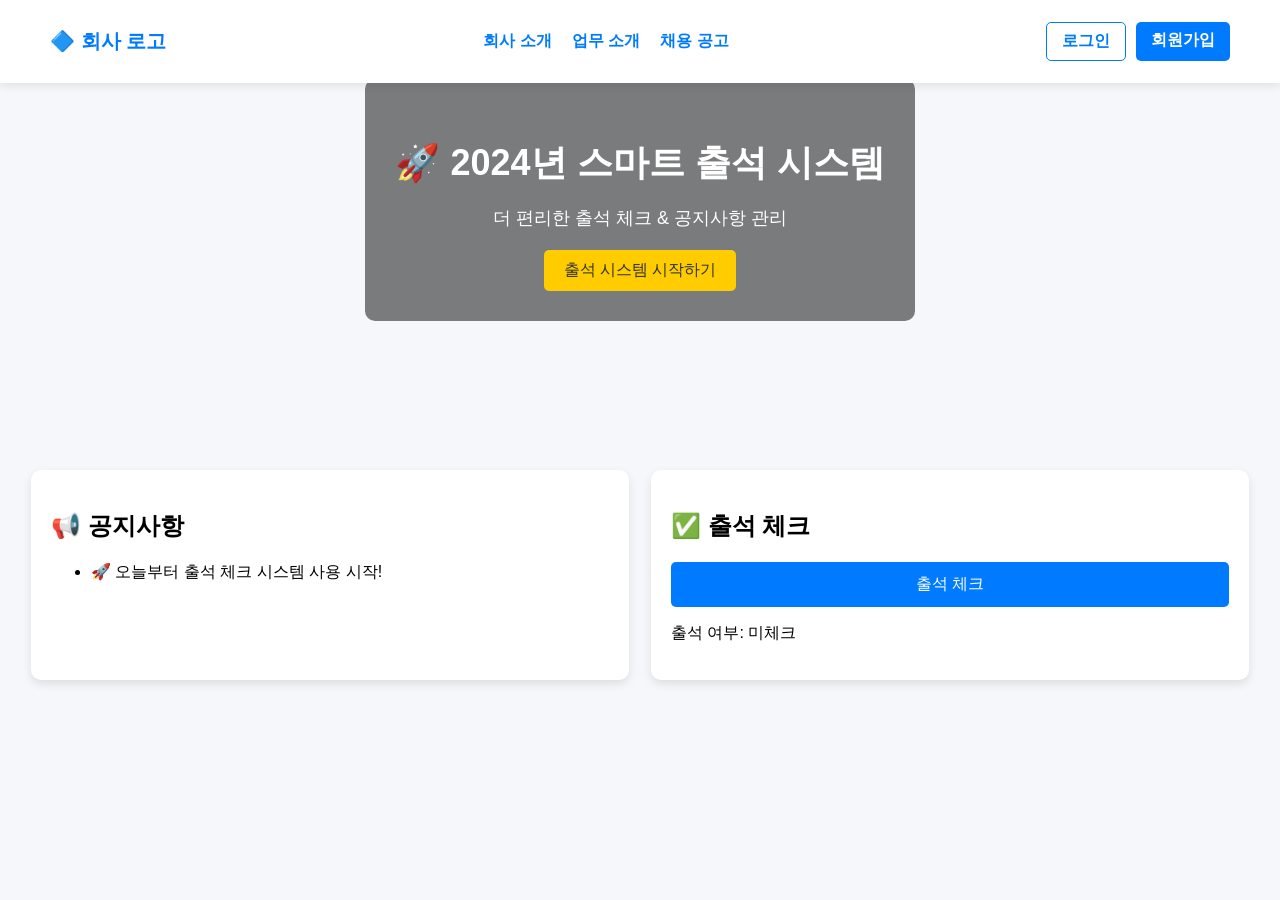
==== frontend/index.html @ 55a10e70 "yujin_ 폴더, 파일 정리 및 css 나누기" ====
<!DOCTYPE html>
<html lang="ko">
<head>
    <meta charset="UTF-8">
    <meta name="viewport" content="width=device-width, initial-scale=1.0">
    <title>회사 출석 시스템</title>
    <link rel="stylesheet" href="css/main.css">
    <link rel="stylesheet" href="css/index.css">
</head>
<body>

    <!-- 네비게이션 바 -->
    <header class="navbar">
        <div class="logo">🔷 회사 로고</div>
        <nav>
            <ul>
                <li><a href="#">회사 소개</a></li>
                <li><a href="#">업무 소개</a></li>
                <li><a href="#">채용 공고</a></li>
            </ul>
        </nav>
        <div class="auth-buttons">
            <a href="menu/login.html" class="login">로그인</a>
            <a href="menu/register.html" class="register">회원가입</a>
        </div>
    </header>

    <!-- 메인 배너 -->
    <section class="hero">
        <div class="hero-content">
            <h1>🚀 2024년 스마트 출석 시스템</h1>
            <p>더 편리한 출석 체크 & 공지사항 관리</p>
            <button onclick="location.href='menu/dashboard.html'">출석 시스템 시작하기</button>
        </div>
    </section>

    <!-- 메인 콘텐츠 -->
    <div class="container">
        <!-- 공지사항 -->
        <div class="notice-board">
            <h2>📢 공지사항</h2>
            <ul id="notice-list">
                <li>🚀 오늘부터 출석 체크 시스템 사용 시작!</li>
                <li>📌 서버 점검 예정 (02.25 22:00 ~ 02.26 06:00)</li>
            </ul>
        </div>

        <!-- 출석 체크 -->
        <div class="attendance">
            <h2>✅ 출석 체크</h2>
            <button onclick="checkAttendance()">출석 체크</button>
            <p id="attendance-status">출석 여부: 미체크</p>
        </div>
    </div>

    <script src="script/script.js"></script>
</body>
</html>
---- frontend/css/main.css ----
/* 전체 스타일 */
body {
    font-family: 'Pretendard', sans-serif;
    margin: 0;
    padding: 0;
    background-color: #f5f7fa;
}

/* 네비게이션 바 */
.navbar {
    width: 100%;
    background-color: #ffffff;
    padding: 15px 0px;
    display: flex;
    align-items: center;
    justify-content: space-between;
    box-shadow: 0px 2px 10px rgba(0, 0, 0, 0.1);
    position: fixed;
    top: 0;
    left: 0;
    z-index: 100;
}

.logo {
    padding: 0px 0px 0px 50px;
    font-size: 20px;
    font-weight: bold;
    color: #007bff;
}

nav ul {
    list-style: none;
    padding: 0;
    display: flex;
    gap: 20px;
}

nav ul li a {
    text-decoration: none;
    color: #007bff;
    font-weight: bold;
    transition: 0.3s;
}

nav ul li a:hover {
    color: #0056b3;
}

/* 로그인 & 회원가입 버튼 */
.auth-buttons {
    display: flex;
    padding: 0px 50px 0px 0px;
    gap: 10px;
}

.auth-buttons a {
    text-decoration: none;
    padding: 8px 15px;
    border-radius: 5px;
    font-weight: bold;
    transition: 0.3s;
}

.auth-buttons .login {
    background-color: transparent;
    color: #007bff;
    border: 1px solid #007bff;
}

.auth-buttons .register {
    background-color: #007bff;
    color: white;
}

.auth-buttons a:hover {
    background-color: #0056b3;
    color: white;
}

/* 컨테이너 레이아웃 */
.container {
    display: flex;
    justify-content: space-around;
    margin-top: 80px;
    padding: 20px;
}

/* 버튼 공통 스타일 */
button {
    padding: 10px 15px;
    border: none;
    border-radius: 5px;
    font-size: 16px;
    cursor: pointer;
    transition: 0.3s;
}

button:hover {
    opacity: 0.8;
}
---- frontend/css/index.css ----
.hero {
    width: 100%;
    height: 400px;
    background: url('images/banner.jpg') no-repeat center center/cover;
    display: flex;
    align-items: center;
    justify-content: center;
    text-align: center;
    color: white;
}

.hero-content {
    background: rgba(0, 0, 0, 0.5);
    padding: 30px;
    border-radius: 10px;
}

.hero h1 {
    font-size: 36px;
    margin-bottom: 10px;
}

.hero p {
    font-size: 18px;
    margin-bottom: 20px;
}

.hero button {
    background-color: #ffcc00;
    color: #333;
    padding: 10px 20px;
}

/* 컨텐츠 */
.container {
    display: flex;
    justify-content: space-around;
    margin-top: 50px;
    padding: 20px;
}

/* 공지사항 */
.notice-board {
    width: 45%;
    background: white;
    padding: 20px;
    border-radius: 10px;
    box-shadow: 0px 4px 10px rgba(0, 0, 0, 0.1);
}

/* 출석 체크 */
.attendance {
    width: 45%;
    background: white;
    padding: 20px;
    border-radius: 10px;
    box-shadow: 0px 4px 10px rgba(0, 0, 0, 0.1);
}

.attendance button {
    width: 100%;
    padding: 12px;
    background: #007bff;
    color: white;
    border: none;
    border-radius: 5px;
    font-size: 16px;
    cursor: pointer;
    transition: 0.3s;
}

.attendance button:hover {
    background: #0056b3;
}
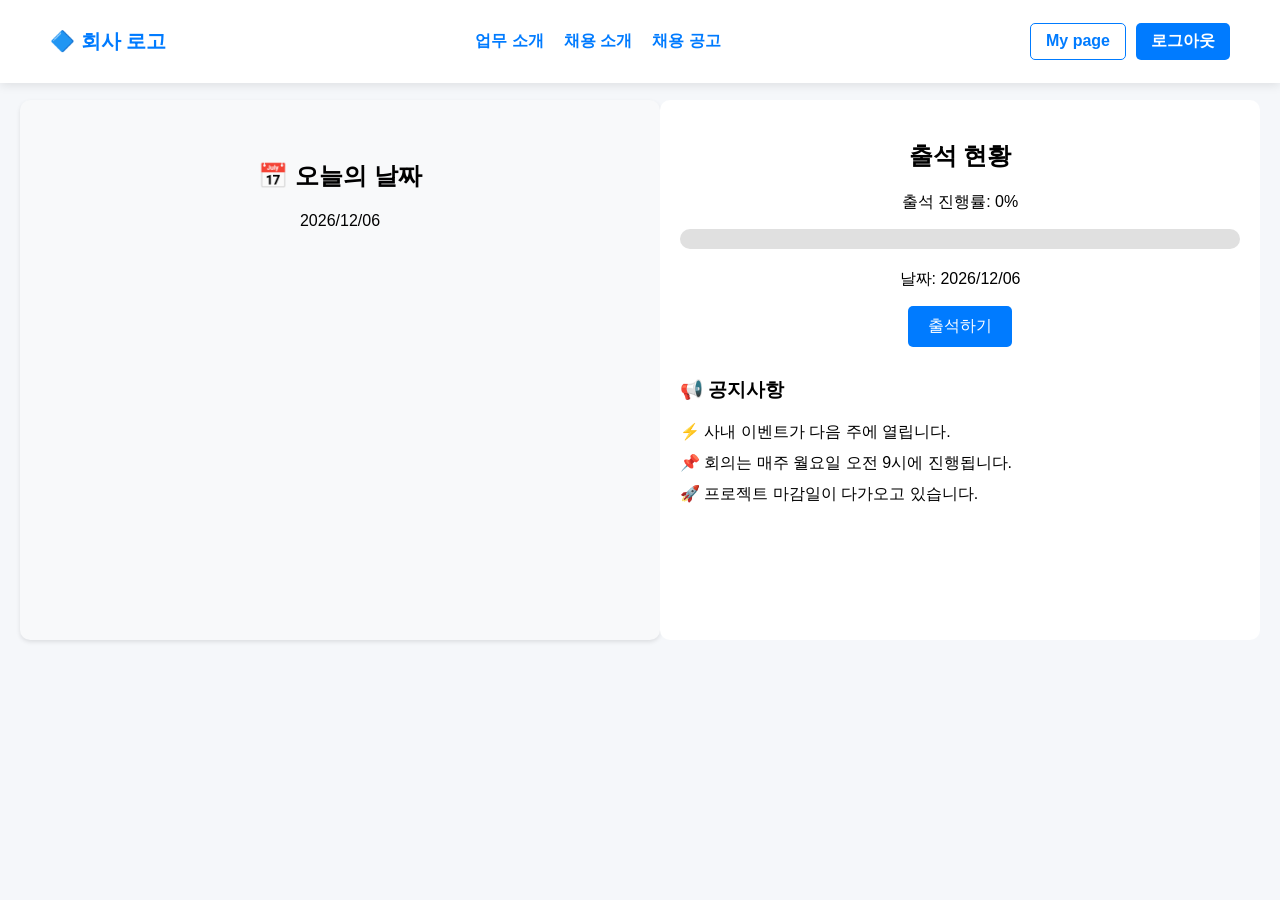
==== commit d681d009: "login / index 수정" ====
--- a/frontend/index.html
+++ b/frontend/index.html
@@ -14,45 +14,56 @@
         <div class="logo">🔷 회사 로고</div>
         <nav>
             <ul>
-                <li><a href="#">회사 소개</a></li>
                 <li><a href="#">업무 소개</a></li>
+                <li><a href="#">채용 소개</a></li>
                 <li><a href="#">채용 공고</a></li>
             </ul>
         </nav>
         <div class="auth-buttons">
-            <a href="menu/login.html" class="login">로그인</a>
-            <a href="menu/register.html" class="register">회원가입</a>
+            <a href="" class="login">My page</a>
+            <a href="menu/login.html" class="register">로그아웃</a>
         </div>
     </header>
 
-    <!-- 메인 배너 -->
-    <section class="hero">
-        <div class="hero-content">
-            <h1>🚀 2024년 스마트 출석 시스템</h1>
-            <p>더 편리한 출석 체크 & 공지사항 관리</p>
-            <button onclick="location.href='menu/dashboard.html'">출석 시스템 시작하기</button>
-        </div>
-    </section>
-
-    <!-- 메인 콘텐츠 -->
+    <!-- 메인 컨테이너 -->
     <div class="container">
-        <!-- 공지사항 -->
-        <div class="notice-board">
-            <h2>📢 공지사항</h2>
-            <ul id="notice-list">
-                <li>🚀 오늘부터 출석 체크 시스템 사용 시작!</li>
-                <li>📌 서버 점검 예정 (02.25 22:00 ~ 02.26 06:00)</li>
-            </ul>
+        <!-- 왼쪽 (오늘의 날짜 & 달력) -->
+        <div class="left-section">
+            <h2>📅 오늘의 날짜</h2>
+            <p id="currentDate"></p>
+            <div id="calendar"></div> <!-- 달력 추가 -->
         </div>
 
-        <!-- 출석 체크 -->
-        <div class="attendance">
-            <h2>✅ 출석 체크</h2>
-            <button onclick="checkAttendance()">출석 체크</button>
-            <p id="attendance-status">출석 여부: 미체크</p>
+        <!-- 오른쪽 (출석 현황) -->
+        <div class="right-section">
+            <h2>출석 현황</h2>
+
+            <!-- 출석 진행 바 -->
+            <div class="progress-container">
+                <p>출석 진행률: <span id="progress-percent">0%</span></p>
+                <div class="progress-bar">
+                    <div class="progress-fill" id="progress-fill"></div>
+                </div>
+            </div>
+
+            <!-- 출석 버튼 -->
+            <div class="attendance">
+                <p>날짜: <span id="attendance-date"></span></p>
+                <button id="attendance-btn">출석하기</button>
+            </div>
+
+            <!-- 공지사항 -->
+            <div class="notice">
+                <h3>📢 공지사항</h3>
+                <ul>
+                    <li>⚡ 사내 이벤트가 다음 주에 열립니다.</li>
+                    <li>📌 회의는 매주 월요일 오전 9시에 진행됩니다.</li>
+                    <li>🚀 프로젝트 마감일이 다가오고 있습니다.</li>
+                </ul>
+            </div>
         </div>
     </div>
 
-    <script src="script/script.js"></script>
+    <script src="script/index.js"></script> 
 </body>
 </html>
--- a/frontend/css/index.css
+++ b/frontend/css/index.css
@@ -1,74 +1,85 @@
-.hero {
-    width: 100%;
-    height: 400px;
-    background: url('images/banner.jpg') no-repeat center center/cover;
-    display: flex;
-    align-items: center;
-    justify-content: center;
-    text-align: center;
-    color: white;
-}
-
-.hero-content {
-    background: rgba(0, 0, 0, 0.5);
-    padding: 30px;
-    border-radius: 10px;
-}
-
-.hero h1 {
-    font-size: 36px;
-    margin-bottom: 10px;
-}
-
-.hero p {
-    font-size: 18px;
-    margin-bottom: 20px;
-}
-
-.hero button {
-    background-color: #ffcc00;
-    color: #333;
-    padding: 10px 20px;
-}
-
-/* 컨텐츠 */
+/* 메인 컨테이너 스타일 */
 .container {
     display: flex;
-    justify-content: space-around;
-    margin-top: 50px;
+    justify-content: space-between;
     padding: 20px;
 }
 
-/* 공지사항 */
-.notice-board {
-    width: 45%;
-    background: white;
-    padding: 20px;
+/* 왼쪽 (오늘의 날짜 & 달력) */
+.left-section {
+    width: 50%; /* 반을 꽉 채움 */
+    padding: 40px;
+    background-color: #f8f9fa;
+    text-align: center;
     border-radius: 10px;
-    box-shadow: 0px 4px 10px rgba(0, 0, 0, 0.1);
+    box-shadow: 0 2px 4px rgba(0, 0, 0, 0.1);
 }
 
-/* 출석 체크 */
-.attendance {
-    width: 45%;
-    background: white;
-    padding: 20px;
-    border-radius: 10px;
-    box-shadow: 0px 4px 10px rgba(0, 0, 0, 0.1);
+/* 달력 스타일 */
+#calendar {
+    margin-top: 20px;
+    width: 100%;
+    height: 350px;
 }
 
+/* 오른쪽 출석 현황 */
+.right-section {
+    width: 50%;
+    padding: 20px;
+    background-color: #fff;
+    border-radius: 10px;
+    text-align: center;
+}
+
+/* 출석 진행 바 */
+.progress-container {
+    margin: 20px 0;
+}
+
+.progress-bar {
+    width: 100%;
+    background-color: #e0e0e0;
+    border-radius: 20px;
+    overflow: hidden;
+    height: 20px;
+}
+
+.progress-fill {
+    width: 0%;
+    height: 100%;
+    background-color: #4caf50;
+    text-align: center;
+    line-height: 20px;
+    color: white;
+    border-radius: 20px;
+}
+
+/* 출석 버튼 */
 .attendance button {
-    width: 100%;
-    padding: 12px;
-    background: #007bff;
+    padding: 10px 20px;
+    background-color: #007bff;
     color: white;
     border: none;
     border-radius: 5px;
+    cursor: pointer;
     font-size: 16px;
-    cursor: pointer;
-    transition: 0.3s;
 }
 
 .attendance button:hover {
-    background: #0056b3;
-}+    background-color: #0056b3;
+}
+
+/* 공지사항 */
+.notice {
+    margin-top: 30px;
+    text-align: left;
+}
+
+.notice ul {
+    list-style-type: none;
+    padding: 0;
+}
+
+.notice li {
+    margin: 10px 0;
+}
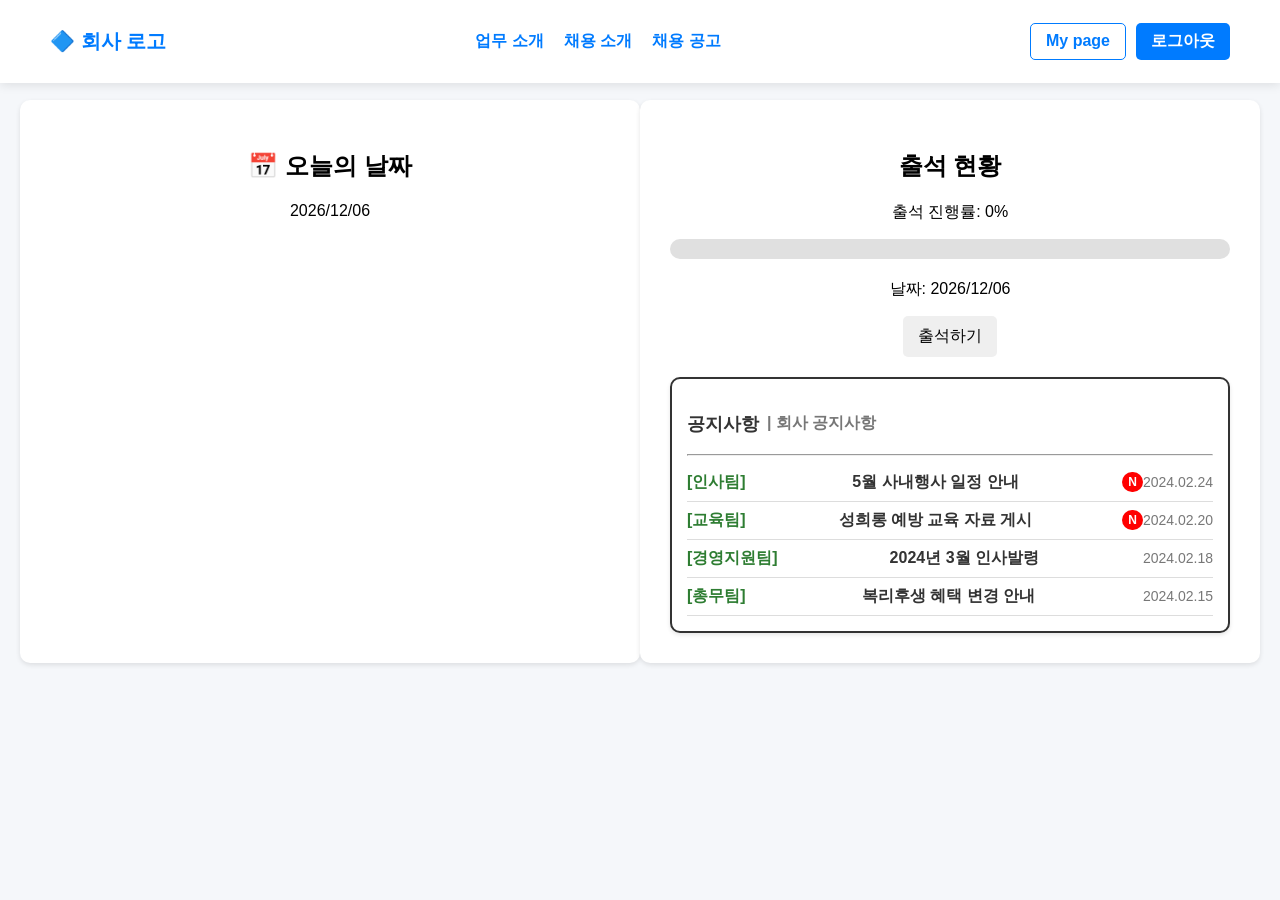
==== commit 0d8b00be: "공지사항 수정" ====
--- a/frontend/index.html
+++ b/frontend/index.html
@@ -20,7 +20,7 @@
             </ul>
         </nav>
         <div class="auth-buttons">
-            <a href="" class="login">My page</a>
+            <a href="#" class="login">My page</a>
             <a href="menu/login.html" class="register">로그아웃</a>
         </div>
     </header>
@@ -34,7 +34,7 @@
             <div id="calendar"></div> <!-- 달력 추가 -->
         </div>
 
-        <!-- 오른쪽 (출석 현황) -->
+        <!-- 오른쪽 (출석 현황 + 공지사항) -->
         <div class="right-section">
             <h2>출석 현황</h2>
 
@@ -54,11 +54,33 @@
 
             <!-- 공지사항 -->
             <div class="notice">
-                <h3>📢 공지사항</h3>
-                <ul>
-                    <li>⚡ 사내 이벤트가 다음 주에 열립니다.</li>
-                    <li>📌 회의는 매주 월요일 오전 9시에 진행됩니다.</li>
-                    <li>🚀 프로젝트 마감일이 다가오고 있습니다.</li>
+                <h3>
+                    공지사항 <span class="sub-title">| 회사 공지사항</span>
+                </h3>
+                <hr class="divider">
+                <ul class="notice-list">
+                    <li>
+                        <span class="category">[인사팀]</span>
+                        <a href="#">5월 사내행사 일정 안내</a>
+                        <span class="notice-badge">N</span>
+                        <span class="notice-date">2024.02.24</span>
+                    </li>
+                    <li>
+                        <span class="category">[교육팀]</span>
+                        <a href="#">성희롱 예방 교육 자료 게시</a>
+                        <span class="notice-badge">N</span>
+                        <span class="notice-date">2024.02.20</span>
+                    </li>
+                    <li>
+                        <span class="category">[경영지원팀]</span>
+                        <a href="#">2024년 3월 인사발령</a>
+                        <span class="notice-date">2024.02.18</span>
+                    </li>
+                    <li>
+                        <span class="category">[총무팀]</span>
+                        <a href="#">복리후생 혜택 변경 안내</a>
+                        <span class="notice-date">2024.02.15</span>
+                    </li>
                 </ul>
             </div>
         </div>
--- a/frontend/css/index.css
+++ b/frontend/css/index.css
@@ -1,4 +1,4 @@
-/* 메인 컨테이너 스타일 */
+/* 메인 컨테이너 */
 .container {
     display: flex;
     justify-content: space-between;
@@ -7,28 +7,22 @@
 
 /* 왼쪽 (오늘의 날짜 & 달력) */
 .left-section {
-    width: 50%; /* 반을 꽉 채움 */
-    padding: 40px;
-    background-color: #f8f9fa;
+    width: 50%;
+    padding: 30px;
+    background-color: white;
+    border-radius: 10px;
     text-align: center;
-    border-radius: 10px;
-    box-shadow: 0 2px 4px rgba(0, 0, 0, 0.1);
-}
-
-/* 달력 스타일 */
-#calendar {
-    margin-top: 20px;
-    width: 100%;
-    height: 350px;
+    box-shadow: 0 2px 5px rgba(0, 0, 0, 0.1);
 }
 
 /* 오른쪽 출석 현황 */
 .right-section {
     width: 50%;
-    padding: 20px;
-    background-color: #fff;
+    padding: 30px;
+    background-color: white;
     border-radius: 10px;
     text-align: center;
+    box-shadow: 0 2px 5px rgba(0, 0, 0, 0.1);
 }
 
 /* 출석 진행 바 */
@@ -54,32 +48,78 @@
     border-radius: 20px;
 }
 
-/* 출석 버튼 */
-.attendance button {
-    padding: 10px 20px;
-    background-color: #007bff;
-    color: white;
-    border: none;
-    border-radius: 5px;
-    cursor: pointer;
-    font-size: 16px;
+/* 공지사항 스타일 */
+.notice {
+    margin-top: 20px;
+    padding: 15px;
+    background-color: white;
+    border-radius: 10px;
+    border: 2px solid #333;
+    box-shadow: 0 2px 4px rgba(0, 0, 0, 0.1);
 }
 
-.attendance button:hover {
-    background-color: #0056b3;
+.notice h3 {
+    font-size: 18px;
+    font-weight: bold;
+    color: #333;
+    display: flex;
+    align-items: center;
 }
 
-/* 공지사항 */
-.notice {
-    margin-top: 30px;
-    text-align: left;
+.notice .sub-title {
+    font-size: 16px;
+    color: #777;
+    margin-left: 8px;
 }
 
-.notice ul {
-    list-style-type: none;
+/* 공지사항 리스트 */
+.notice-list {
+    list-style: none;
     padding: 0;
+    margin: 0;
 }
 
-.notice li {
-    margin: 10px 0;
+/* 공지사항 개별 항목 */
+.notice-list li {
+    display: flex;
+    justify-content: space-between;
+    align-items: center;
+    padding: 8px 0;
+    border-bottom: 1px solid #ddd;
 }
+
+/* 공지사항 말머리 */
+.notice-list .category {
+    font-weight: bold;
+    color: #2E7D32;
+    margin-right: 8px;
+}
+
+/* 공지사항 제목 */
+.notice-list li a {
+    text-decoration: none;
+    color: #333;
+    font-weight: bold;
+    flex-grow: 1;
+}
+
+.notice-list li a:hover {
+    color: #456EBF;
+}
+
+/* 날짜 */
+.notice-date {
+    font-size: 14px;
+    color: #777;
+}
+
+/* 중요 공지사항 배지 */
+.notice-badge {
+    background-color: red;
+    color: white;
+    font-size: 12px;
+    font-weight: bold;
+    padding: 3px 6px;
+    border-radius: 10px;
+    margin-left: 5px;
+}
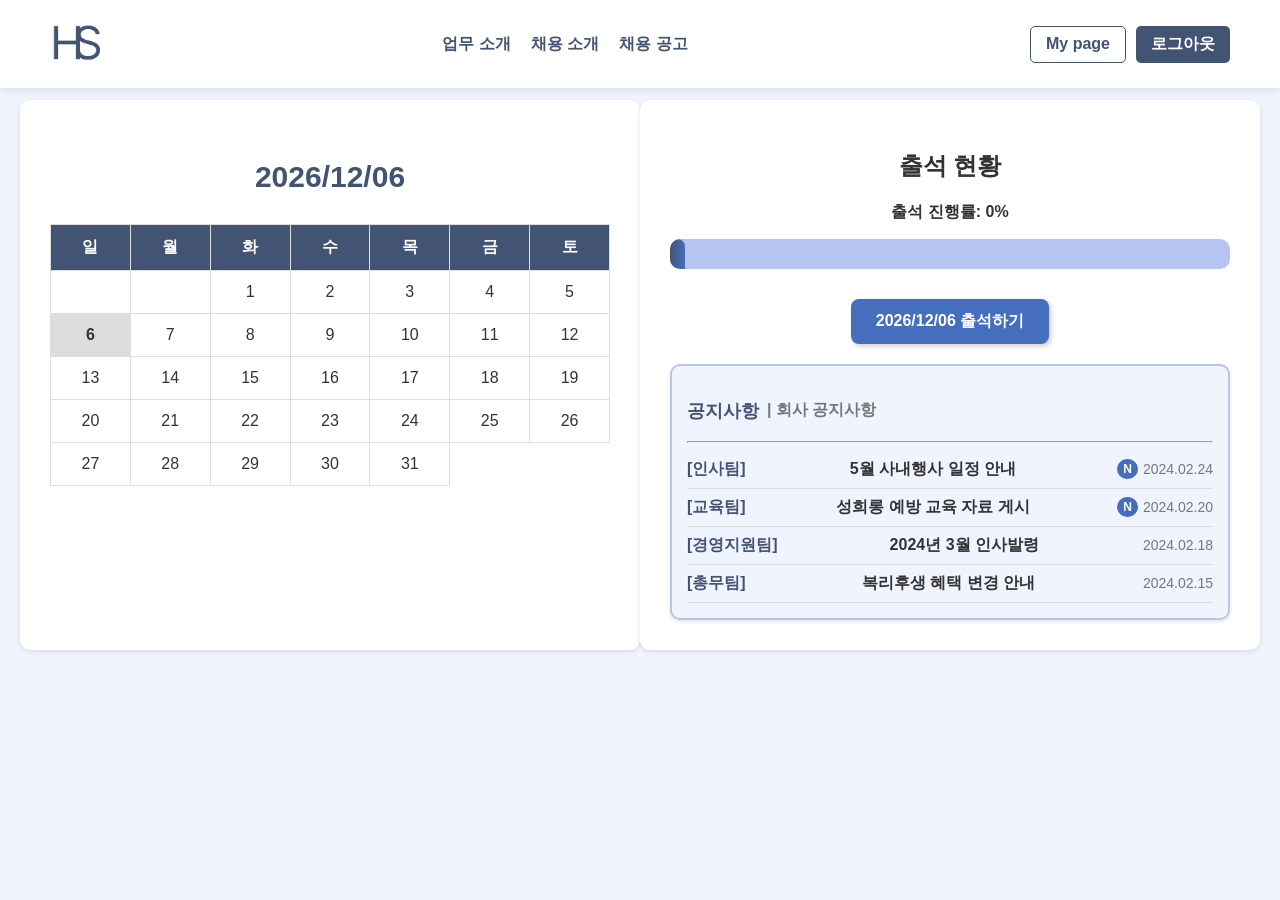
==== commit 6ebe685c: "유진_ index 전체적인 디자인 및 달력 수정" ====
--- a/frontend/index.html
+++ b/frontend/index.html
@@ -11,7 +11,9 @@
 
     <!-- 네비게이션 바 -->
     <header class="navbar">
-        <div class="logo">🔷 회사 로고</div>
+        <div class="logo">
+            <img src="img/icon.png" alt=""/>
+        </div>
         <nav>
             <ul>
                 <li><a href="#">업무 소개</a></li>
@@ -29,9 +31,8 @@
     <div class="container">
         <!-- 왼쪽 (오늘의 날짜 & 달력) -->
         <div class="left-section">
-            <h2>📅 오늘의 날짜</h2>
-            <p id="currentDate"></p>
-            <div id="calendar"></div> <!-- 달력 추가 -->
+            <p class="today-text" id="currentDate"></p>
+            <div id="calendar"></div>
         </div>
 
         <!-- 오른쪽 (출석 현황 + 공지사항) -->
@@ -48,8 +49,7 @@
 
             <!-- 출석 버튼 -->
             <div class="attendance">
-                <p>날짜: <span id="attendance-date"></span></p>
-                <button id="attendance-btn">출석하기</button>
+                <button id="attendance-btn"><span id="attendance-date"></span> 출석하기</button>
             </div>
 
             <!-- 공지사항 -->
--- a/frontend/css/index.css
+++ b/frontend/css/index.css
@@ -1,15 +1,98 @@
+/* 전체 페이지 스타일 */
+body {
+    font-family: 'Pretendard', sans-serif;
+    margin: 0;
+    padding: 0;
+    background-color: #F0F4FF; /* 기존 흰색 대신, #B6C5F2와 어울리는 연한 파스텔톤 배경 */
+    color: #333333;
+}
+
 /* 메인 컨테이너 */
 .container {
     display: flex;
     justify-content: space-between;
     padding: 20px;
+}
+
+/* 네비게이션 바 */
+.navbar {
+    width: 100%;
+    background-color: #FFFFFF; /* 상단 바 배경을 흰색으로 변경 */
+    padding: 15px 0px;
+    display: flex;
+    align-items: center;
+    justify-content: space-between;
+    box-shadow: 0px 2px 10px rgba(0, 0, 0, 0.1);
+    position: fixed;
+    top: 0;
+    left: 0;
+    z-index: 100;
+}
+
+/* 로고 */
+.logo {
+    padding: 0px 0px 0px 50px;
+}
+
+.logo img {
+    width: 50px;
+}
+
+/* 네비게이션 메뉴 */
+nav ul {
+    list-style: none;
+    padding: 0;
+    display: flex;
+    gap: 20px;
+}
+
+nav ul li a {
+    text-decoration: none;
+    color: #435373;
+    font-weight: bold;
+    transition: 0.3s;
+}
+
+nav ul li a:hover {
+    color: #456EBF;
+}
+
+/* 로그인 & 회원가입 버튼 */
+.auth-buttons {
+    display: flex;
+    padding: 0px 50px 0px 0px;
+    gap: 10px;
+}
+
+.auth-buttons a {
+    text-decoration: none;
+    padding: 8px 15px;
+    border-radius: 5px;
+    font-weight: bold;
+    transition: 0.3s;
+}
+
+.auth-buttons .login {
+    background-color: transparent;
+    color: #435373;
+    border: 1px solid #435373;
+}
+
+.auth-buttons .register {
+    background-color: #435373;
+    color: white;
+}
+
+.auth-buttons a:hover {
+    background-color: #456EBF;
+    color: white;
 }
 
 /* 왼쪽 (오늘의 날짜 & 달력) */
 .left-section {
     width: 50%;
     padding: 30px;
-    background-color: white;
+    background-color: #FFFFFF; /* 기존보다 약간 톤다운된 흰색 */
     border-radius: 10px;
     text-align: center;
     box-shadow: 0 2px 5px rgba(0, 0, 0, 0.1);
@@ -19,7 +102,7 @@
 .right-section {
     width: 50%;
     padding: 30px;
-    background-color: white;
+    background-color: #FFFFFF; /* 기존보다 약간 톤다운된 흰색 */
     border-radius: 10px;
     text-align: center;
     box-shadow: 0 2px 5px rgba(0, 0, 0, 0.1);
@@ -28,40 +111,78 @@
 /* 출석 진행 바 */
 .progress-container {
     margin: 20px 0;
+    text-align: center;
+}
+
+.progress-container p {
+    font-size: 16px;
+    font-weight: bold;
+    color: #333;
 }
 
 .progress-bar {
     width: 100%;
-    background-color: #e0e0e0;
-    border-radius: 20px;
+    height: 30px;
+    background-color: #B6C5F2;
+    border-radius: 10px;
+    position: relative;
     overflow: hidden;
-    height: 20px;
 }
 
 .progress-fill {
     width: 0%;
     height: 100%;
-    background-color: #4caf50;
-    text-align: center;
-    line-height: 20px;
-    color: white;
+    padding: 5px;
+    background: linear-gradient(to right, #435373, #456EBF);
+    text-align: right;
+    line-height: 18px;
+    color: white;
+    font-size: 14px;
+    font-weight: bold;
     border-radius: 20px;
+    padding-right: 10px;
+    transition: width 0.5s ease-in-out;
+}
+
+/* 출석 버튼 */
+.attendance button {
+    padding: 12px 25px;
+    background-color: #456EBF;
+    color: white;
+    border: none;
+    border-radius: 8px;
+    cursor: pointer;
+    font-size: 16px;
+    font-weight: bold;
+    transition: 0.3s;
+    margin-top: 10px;
+    box-shadow: 2px 2px 5px rgba(0, 0, 0, 0.2);
+}
+
+.attendance button:hover {
+    background-color: #456EBF;
+    box-shadow: none;
+}
+
+.attendance button:disabled {
+    background-color: #ccc;
+    cursor: not-allowed;
 }
 
 /* 공지사항 스타일 */
 .notice {
     margin-top: 20px;
     padding: 15px;
-    background-color: white;
-    border-radius: 10px;
-    border: 2px solid #333;
+    background-color: #F0F4FF;
+    border-radius: 10px;
+    border: 2px solid #B6C5F2;
     box-shadow: 0 2px 4px rgba(0, 0, 0, 0.1);
 }
 
 .notice h3 {
     font-size: 18px;
     font-weight: bold;
-    color: #333;
+    color: #435373;
     display: flex;
     align-items: center;
 }
@@ -79,7 +200,6 @@
     margin: 0;
 }
 
-/* 공지사항 개별 항목 */
 .notice-list li {
     display: flex;
     justify-content: space-between;
@@ -88,14 +208,12 @@
     border-bottom: 1px solid #ddd;
 }
 
-/* 공지사항 말머리 */
 .notice-list .category {
     font-weight: bold;
-    color: #2E7D32;
+    color: #435373;
     margin-right: 8px;
 }
 
-/* 공지사항 제목 */
 .notice-list li a {
     text-decoration: none;
     color: #333;
@@ -107,19 +225,56 @@
     color: #456EBF;
 }
 
-/* 날짜 */
 .notice-date {
     font-size: 14px;
     color: #777;
 }
 
-/* 중요 공지사항 배지 */
 .notice-badge {
-    background-color: red;
+    background-color: #456EBF;
     color: white;
     font-size: 12px;
     font-weight: bold;
     padding: 3px 6px;
+    margin: 0px 5px 0px 0px;
     border-radius: 10px;
     margin-left: 5px;
 }
+
+/* 달력 스타일 */
+.calendar-table {
+    width: 100%;
+    border-collapse: collapse;
+    margin-top: 10px;
+}
+
+p.today-text {
+    font-size: 30px;
+    font-weight: bold;
+    color: #435373;
+}
+
+.calendar-table th, .calendar-table td {
+    width: 14%;
+    text-align: center;
+    padding: 12px;
+    border: 1px solid #ddd;
+}
+
+.calendar-table th {
+    background-color: #435373;
+    color: white;
+}
+
+/* 오늘 날짜 강조 */
+.highlight-today {
+    background-color: #ddd !important;
+    font-weight: bold;
+}
+
+/* 출석한 날짜 강조 */
+.attended {
+    background-color: #B6C5F2 !important;
+    color: #435373;
+    font-weight: bold;
+}
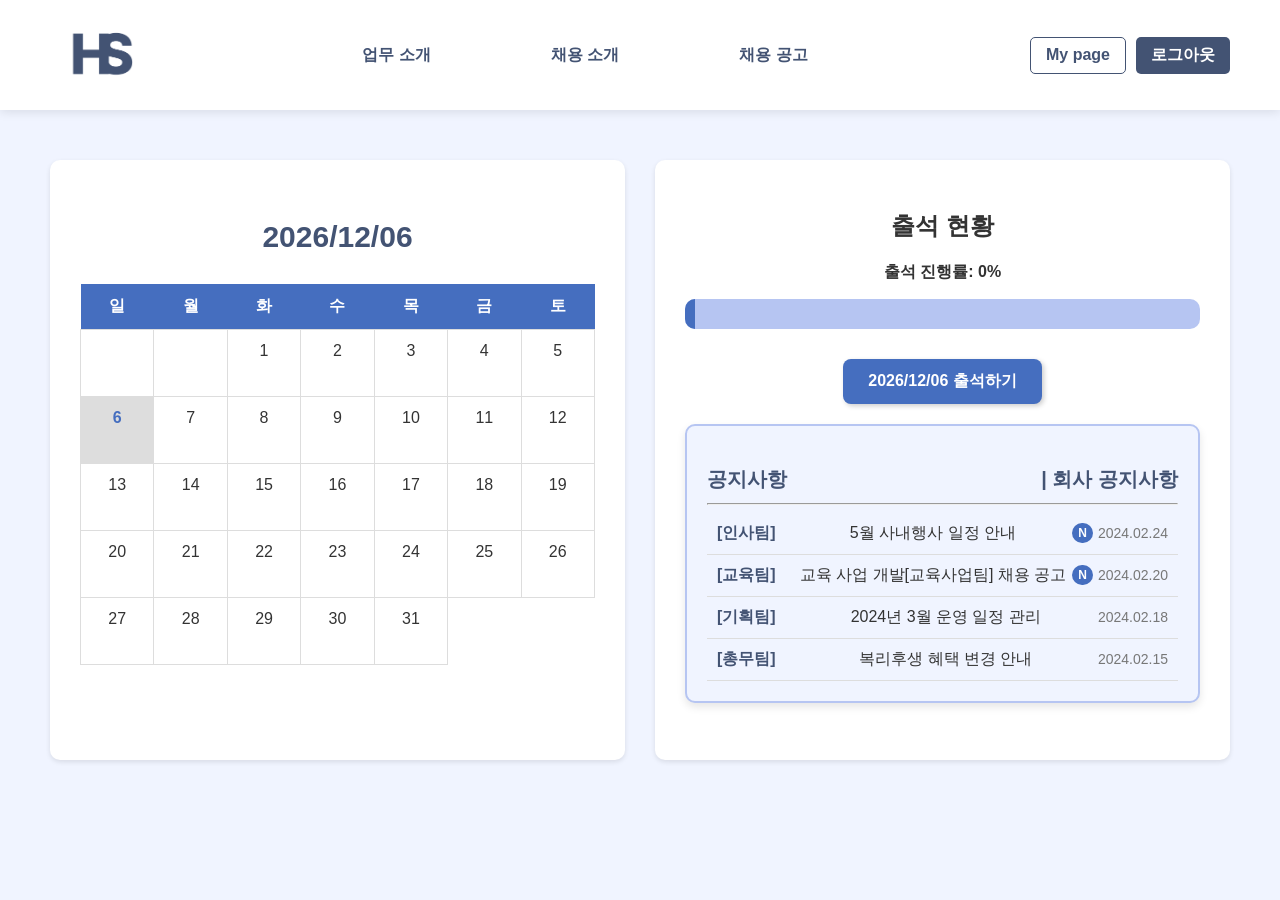
==== commit 6317f53c: "yujin_ index 1차 완료" ====
--- a/frontend/index.html
+++ b/frontend/index.html
@@ -67,13 +67,13 @@
                     </li>
                     <li>
                         <span class="category">[교육팀]</span>
-                        <a href="#">성희롱 예방 교육 자료 게시</a>
+                        <a href="#">교육 사업 개발[교육사업팀] 채용 공고</a>
                         <span class="notice-badge">N</span>
                         <span class="notice-date">2024.02.20</span>
                     </li>
                     <li>
-                        <span class="category">[경영지원팀]</span>
-                        <a href="#">2024년 3월 인사발령</a>
+                        <span class="category">[기획팀]</span>
+                        <a href="#">2024년 3월 운영 일정 관리</a>
                         <span class="notice-date">2024.02.18</span>
                     </li>
                     <li>
--- a/frontend/css/index.css
+++ b/frontend/css/index.css
@@ -1,24 +1,28 @@
 /* 전체 페이지 스타일 */
-body {
+body, html {
     font-family: 'Pretendard', sans-serif;
     margin: 0;
     padding: 0;
-    background-color: #F0F4FF; /* 기존 흰색 대신, #B6C5F2와 어울리는 연한 파스텔톤 배경 */
+    background-color: #F0F4FF;
     color: #333333;
+    height: 100vh; /* 화면 높이에 맞춤 */
+    overflow: hidden; /* 스크롤 방지 */
 }
 
 /* 메인 컨테이너 */
 .container {
     display: flex;
+    height: 60%;
     justify-content: space-between;
-    padding: 20px;
+    padding: 80px 50px;
 }
 
 /* 네비게이션 바 */
 .navbar {
     width: 100%;
-    background-color: #FFFFFF; /* 상단 바 배경을 흰색으로 변경 */
-    padding: 15px 0px;
+    background-color: #FFFFFF;
+    padding: 15px 0;
+    margin-bottom: 20px;
     display: flex;
     align-items: center;
     justify-content: space-between;
@@ -27,15 +31,13 @@
     top: 0;
     left: 0;
     z-index: 100;
+    height: 80px;
 }
 
 /* 로고 */
-.logo {
-    padding: 0px 0px 0px 50px;
-}
-
 .logo img {
-    width: 50px;
+    width: 70px;
+    padding-left: 20px;
 }
 
 /* 네비게이션 메뉴 */
@@ -47,6 +49,7 @@
 }
 
 nav ul li a {
+    padding: 10px 50px;
     text-decoration: none;
     color: #435373;
     font-weight: bold;
@@ -54,13 +57,13 @@
 }
 
 nav ul li a:hover {
-    color: #456EBF;
+    color: #B6C5F2;
 }
 
 /* 로그인 & 회원가입 버튼 */
 .auth-buttons {
     display: flex;
-    padding: 0px 50px 0px 0px;
+    padding-right: 50px;
     gap: 10px;
 }
 
@@ -91,21 +94,27 @@
 /* 왼쪽 (오늘의 날짜 & 달력) */
 .left-section {
     width: 50%;
+    margin: 0px 15px 0px 0px;
     padding: 30px;
-    background-color: #FFFFFF; /* 기존보다 약간 톤다운된 흰색 */
+    background-color: #FFFFFF;
     border-radius: 10px;
     text-align: center;
     box-shadow: 0 2px 5px rgba(0, 0, 0, 0.1);
+    height: 100%;
+    overflow-y: auto;
 }
 
 /* 오른쪽 출석 현황 */
 .right-section {
     width: 50%;
+    margin: 0px 0px 0px 15px;
     padding: 30px;
-    background-color: #FFFFFF; /* 기존보다 약간 톤다운된 흰색 */
+    background-color: #FFFFFF;
     border-radius: 10px;
     text-align: center;
     box-shadow: 0 2px 5px rgba(0, 0, 0, 0.1);
+    height: 100%;
+    overflow-y: auto;
 }
 
 /* 출석 진행 바 */
@@ -132,15 +141,13 @@
 .progress-fill {
     width: 0%;
     height: 100%;
-    padding: 5px;
-    background: linear-gradient(to right, #435373, #456EBF);
+    padding: 0px 5px;
+    background: #456EBF;
     text-align: right;
-    line-height: 18px;
+    line-height: 30px;
     color: white;
     font-size: 14px;
     font-weight: bold;
-    border-radius: 20px;
-    padding-right: 10px;
     transition: width 0.5s ease-in-out;
 }
 
@@ -160,7 +167,7 @@
 }
 
 .attendance button:hover {
-    background-color: #456EBF;
+    background-color: #435373;
     box-shadow: none;
 }
 
@@ -187,10 +194,65 @@
     align-items: center;
 }
 
-.notice .sub-title {
-    font-size: 16px;
-    color: #777;
-    margin-left: 8px;
+/* 달력 스타일 */
+.calendar-table {
+    width: 100%;
+    border-collapse: collapse;
+    margin-top: 10px;
+}
+
+p.today-text {
+    font-size: 30px;
+    font-weight: bold;
+    color: #435373;
+}
+
+.calendar-table td {
+    width: 14%;
+    text-align: center;
+    padding: 12px 12px 36px 12px;
+    border: 1px solid #ddd;
+}
+
+.calendar-table th {
+    background-color: #456EBF;
+    padding: 12px;
+    color: white;
+}
+
+/* 오늘 날짜 강조 */
+.highlight-today {
+    background-color: #ddd !important;
+    color: #456EBF;
+    font-weight: bold;
+}
+
+/* 출석한 날짜 강조 */
+.attended {
+    background-color: #B6C5F2 !important;
+    color: #456EBF;
+    font-weight: bold;
+}
+
+/* 공지사항 스타일 */
+.notice {
+    margin-top: 20px;
+    padding: 20px;
+    background-color: #F0F4FF;
+    border-radius: 10px;
+    border: 2px solid #B6C5F2;
+    box-shadow: 0 4px 8px rgba(0, 0, 0, 0.1);
+}
+
+/* 공지사항 제목 */
+.notice h3 {
+    font-size: 20px;
+    font-weight: bold;
+    color: #435373;
+    display: flex;
+    align-items: center;
+    justify-content: space-between;
+    margin-bottom: 10px;
 }
 
 /* 공지사항 리스트 */
@@ -198,83 +260,119 @@
     list-style: none;
     padding: 0;
     margin: 0;
-}
-
+    max-height: 200px;
+    overflow-y: auto; /* 스크롤 가능 */
+}
+
+/* 공지사항 개별 항목 */
 .notice-list li {
     display: flex;
+    align-items: center;
     justify-content: space-between;
-    align-items: center;
-    padding: 8px 0;
+    padding: 10px;
     border-bottom: 1px solid #ddd;
-}
-
+    transition: 0.3s;
+}
+
+.notice-list li:hover {
+    background-color: #E0E8FF;
+}
+
+/* 공지사항 카테고리 */
 .notice-list .category {
     font-weight: bold;
     color: #435373;
     margin-right: 8px;
 }
 
+/* 공지사항 링크 */
 .notice-list li a {
     text-decoration: none;
     color: #333;
-    font-weight: bold;
     flex-grow: 1;
+    padding-left: 10px;
 }
 
 .notice-list li a:hover {
     color: #456EBF;
 }
 
+/* 공지사항 날짜 */
 .notice-date {
     font-size: 14px;
     color: #777;
 }
 
+/* 중요 공지사항 배지 */
 .notice-badge {
     background-color: #456EBF;
     color: white;
     font-size: 12px;
     font-weight: bold;
     padding: 3px 6px;
-    margin: 0px 5px 0px 0px;
-    border-radius: 10px;
-    margin-left: 5px;
-}
-
-/* 달력 스타일 */
-.calendar-table {
-    width: 100%;
-    border-collapse: collapse;
-    margin-top: 10px;
-}
-
-p.today-text {
-    font-size: 30px;
-    font-weight: bold;
-    color: #435373;
-}
-
-.calendar-table th, .calendar-table td {
-    width: 14%;
-    text-align: center;
-    padding: 12px;
-    border: 1px solid #ddd;
-}
-
-.calendar-table th {
-    background-color: #435373;
-    color: white;
-}
-
-/* 오늘 날짜 강조 */
-.highlight-today {
-    background-color: #ddd !important;
-    font-weight: bold;
-}
-
-/* 출석한 날짜 강조 */
-.attended {
-    background-color: #B6C5F2 !important;
-    color: #435373;
-    font-weight: bold;
-}
+    border-radius: 10px;
+    margin-right: 5px;
+}
+
+/* 반응형 스타일 */
+@media screen and (max-width: 1024px) {
+    .container {
+        flex-direction: column;
+        align-items: center;
+        height: auto;
+    }
+
+    .left-section, .right-section {
+        width: 90%;
+        margin-bottom: 20px;
+        height: auto;
+    }
+
+    .navbar {
+        flex-direction: column;
+        align-items: center;
+        height: auto;
+    }
+
+    .auth-buttons {
+        padding: 10px;
+    }
+}
+
+@media screen and (max-width: 768px) {
+    .container {
+        padding: 10px;
+    }
+
+    .left-section, .right-section {
+        width: 100%;
+        padding: 20px;
+    }
+
+    .navbar {
+        flex-direction: column;
+        text-align: center;
+    }
+
+    nav ul {
+        flex-direction: column;
+        align-items: center;
+    }
+
+    .auth-buttons {
+        justify-content: center;
+    }
+
+    .progress-bar {
+        height: 20px;
+    }
+
+    .progress-fill {
+        line-height: 20px;
+    }
+
+    .attendance button {
+        width: 100%;
+        font-size: 14px;
+    }
+}
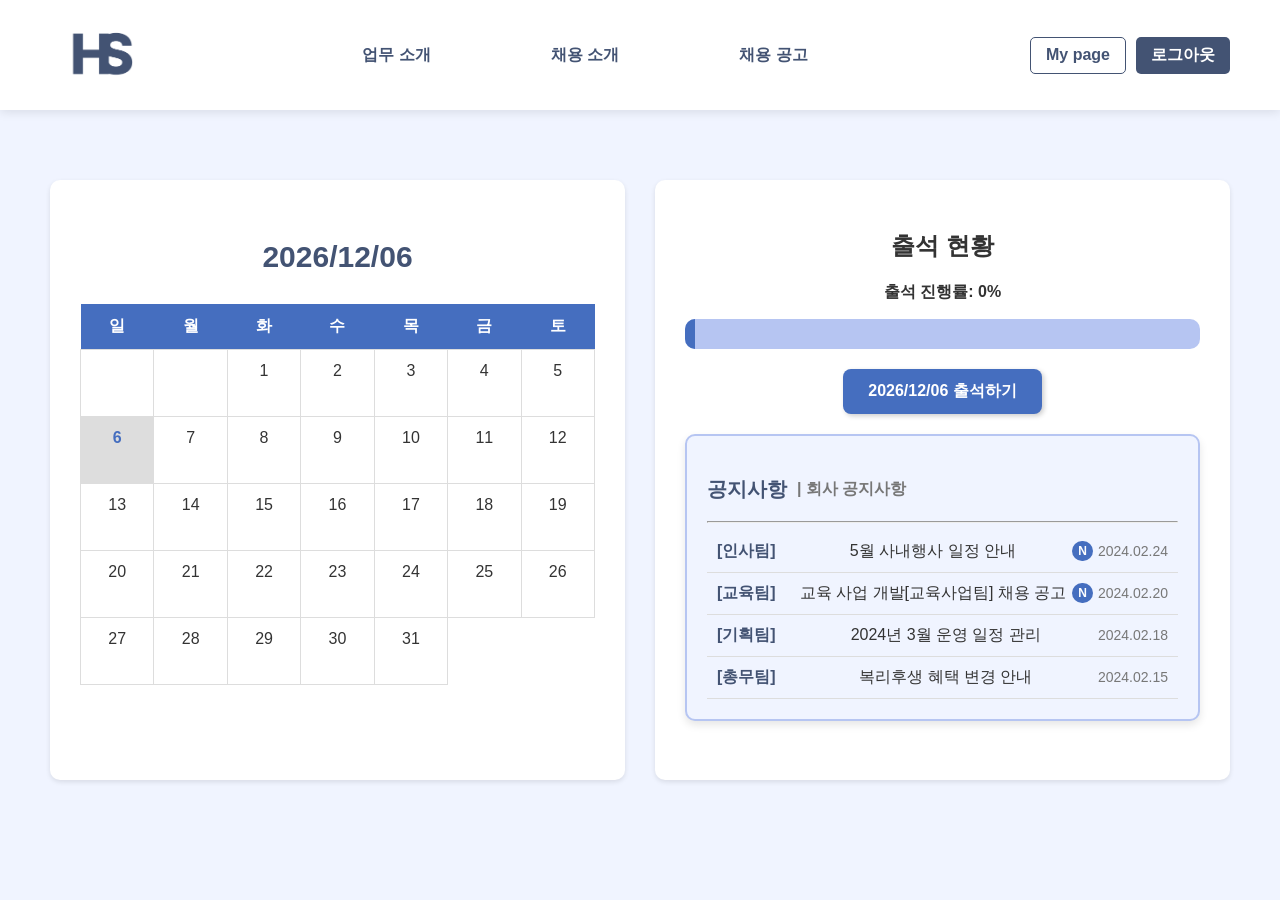
==== commit 816a6cb4: "yujin_ index 3차 수정" ====
--- a/frontend/index.html
+++ b/frontend/index.html
@@ -54,8 +54,10 @@
 
             <!-- 공지사항 -->
             <div class="notice">
-                <h3>
-                    공지사항 <span class="sub-title">| 회사 공지사항</span>
+                <div class="nt">
+                    <h3 class="notice-title">공지사항</h3>
+                    <h3 class="notice-subtitle">| 회사 공지사항</h3>
+                </div>
                 </h3>
                 <hr class="divider">
                 <ul class="notice-list">
--- a/frontend/css/index.css
+++ b/frontend/css/index.css
@@ -14,7 +14,7 @@
     display: flex;
     height: 60%;
     justify-content: space-between;
-    padding: 80px 50px;
+    padding: 100px 50px;
 }
 
 /* 네비게이션 바 */
@@ -162,7 +162,6 @@
     font-size: 16px;
     font-weight: bold;
     transition: 0.3s;
-    margin-top: 10px;
     box-shadow: 2px 2px 5px rgba(0, 0, 0, 0.2);
 }
 
@@ -178,7 +177,7 @@
 
 /* 공지사항 스타일 */
 .notice {
-    margin-top: 20px;
+    margin-top: 60px;
     padding: 15px;
     background-color: #F0F4FF;
     border-radius: 10px;
@@ -244,14 +243,27 @@
     box-shadow: 0 4px 8px rgba(0, 0, 0, 0.1);
 }
 
+.nt {
+    display: flex;
+}
+
 /* 공지사항 제목 */
-.notice h3 {
+.notice h3.notice-title {
     font-size: 20px;
     font-weight: bold;
     color: #435373;
     display: flex;
     align-items: center;
     justify-content: space-between;
+    margin-bottom: 10px;
+}
+
+.notice h3.notice-subtitle {
+    font-size: 16px;
+    color: #777;
+    align-items: center;
+    margin: 21px 0px 10px 10px;
+    margin-top: 21px;
     margin-bottom: 10px;
 }
 
